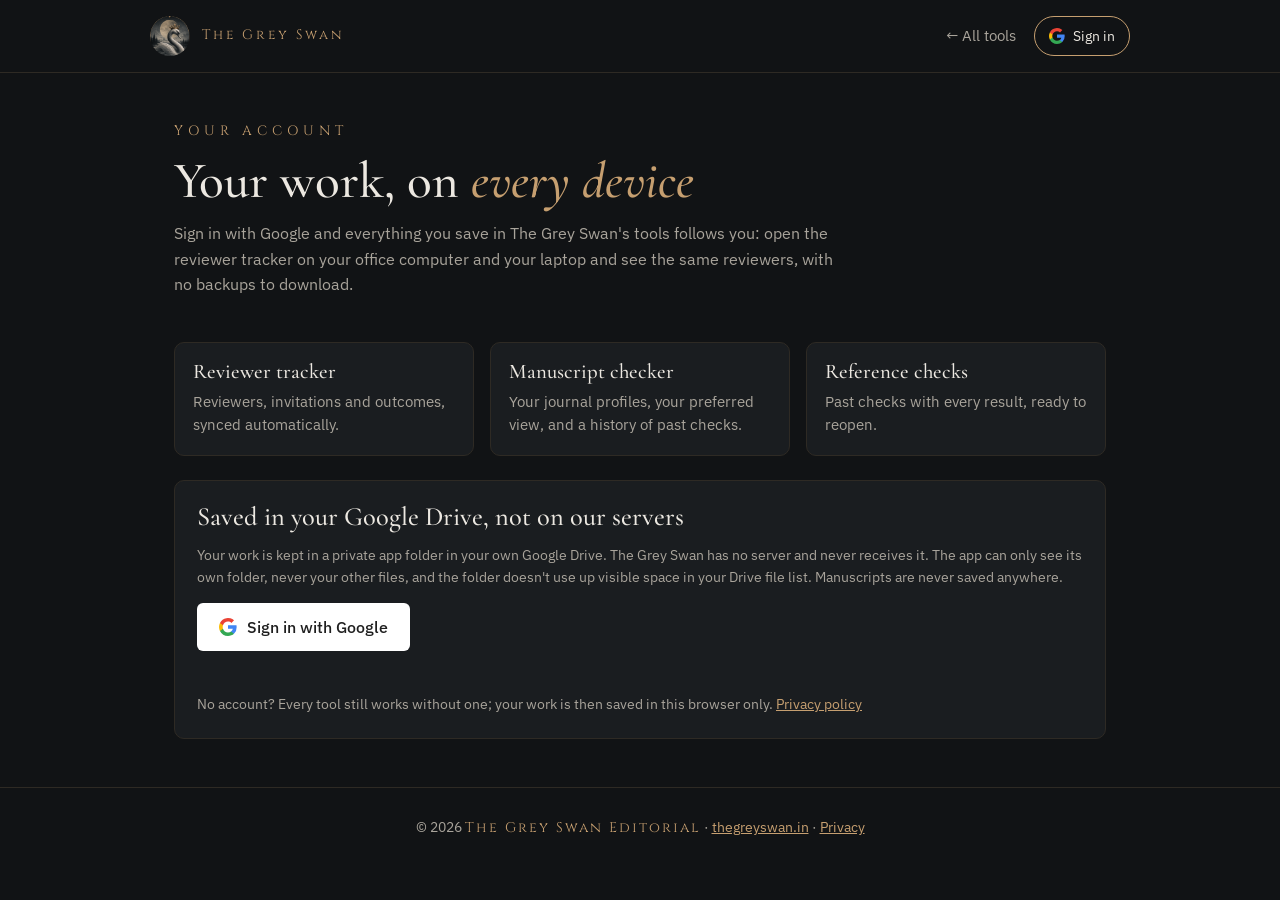
==== account/index.html @ b7923ebf "Add files via upload" ====
<!doctype html>
<html lang="en">
<head>
<meta charset="utf-8">
<meta name="viewport" content="width=device-width, initial-scale=1">
<title>My account | The Grey Swan Editorial</title>
<meta name="description" content="Sign in with Google to keep your reviewer tracker, checker settings and reference checks on every device. Saved in your own Google Drive, never on our servers.">
<meta name="robots" content="noindex">
<link rel="icon" type="image/png" href="../assets/favicon.png">
<meta name="theme-color" content="#111315">
<link rel="preconnect" href="https://fonts.googleapis.com">
<link rel="preconnect" href="https://fonts.gstatic.com" crossorigin>
<link href="https://fonts.googleapis.com/css2?family=Cinzel:wght@400;500&family=Cormorant+Garamond:ital,wght@0,500;0,600;1,500&family=IBM+Plex+Sans:wght@400;500&display=swap" rel="stylesheet">
<link rel="stylesheet" href="../assets/account.css">
<style>
  :root {
    color-scheme: dark;
    --bg: #111315; --card: #1A1D20; --field: #15181A; --line: #2E2A24;
    --ink: #ECE8E1; --muted: #A9A49B; --gold: #C69F70; --gold-bright: #E2B885;
    --green: #8FC79A; --amber: #E0B86A; --red: #E8907F;
    --serif: 'Cormorant Garamond', Georgia, serif; --caps: 'Cinzel', Georgia, serif; --sans: 'IBM Plex Sans', system-ui, sans-serif;
  }
  * { box-sizing: border-box; }
  [hidden] { display: none !important; }
  body { margin: 0; background: var(--bg); color: var(--ink); font: 16px/1.6 var(--sans); -webkit-font-smoothing: antialiased; }
  a { color: var(--gold); }
  .wrap { max-width: 980px; margin: 0 auto; padding: 0 24px; }
  header { border-bottom: 1px solid var(--line); }
  .nav { display: flex; align-items: center; justify-content: space-between; gap: 16px; padding: 16px 0; }
  .brand { display: flex; align-items: center; gap: 12px; text-decoration: none; }
  .brand img { width: 40px; height: 40px; border-radius: 50%; }
  .brand span { font-family: var(--caps); letter-spacing: 3px; font-size: 0.85rem; color: var(--gold); }
  .nav-right { display: flex; align-items: center; gap: 18px; }
  .nav-right > a { color: var(--muted); text-decoration: none; font-size: 0.92rem; }
  .intro { padding: 48px 0 20px; }
  .eyebrow { font-family: var(--caps); color: var(--gold); letter-spacing: 5px; font-size: 0.85rem; text-transform: uppercase; }
  h1, h2, h3 { font-family: var(--serif); font-weight: 500; line-height: 1.1; margin: 0; }
  h1 { font-size: clamp(2.3rem, 5vw, 3.2rem); margin: 10px 0 12px; }
  h1 em { color: var(--gold); }
  h2 { font-size: 1.65rem; margin-bottom: 12px; }
  .lead { color: var(--muted); max-width: 680px; margin: 0; }
  .card { background: var(--card); border: 1px solid var(--line); border-radius: 10px; padding: 22px; margin-bottom: 20px; }
  .cols { display: grid; grid-template-columns: 1fr 1fr; gap: 20px; }
  label { display: block; font-size: 0.85rem; color: var(--muted); margin: 0 0 4px; }
  input, select { width: 100%; background: var(--field); border: 1px solid var(--line); border-radius: 6px; color: var(--ink);
                  font: 0.95rem var(--sans); padding: 9px 11px; }
  input:focus, select:focus { outline: none; border-color: var(--gold); }
  .field { margin-bottom: 14px; }
  .row { display: grid; grid-template-columns: 1fr 1fr; gap: 14px; }
  .actions { display: flex; gap: 10px; flex-wrap: wrap; margin-top: 6px; }
  .msg { color: var(--green); font-size: 0.9rem; min-height: 1.4em; margin-top: 8px; }
  .hint { color: var(--muted); font-size: 0.88rem; margin: 0 0 14px; }
  .who { display: flex; align-items: center; gap: 16px; margin-bottom: 18px; }
  .who img, .who .initial { width: 64px; height: 64px; border-radius: 50%; object-fit: cover; }
  .who .initial { display: grid; place-items: center; background: var(--gold); color: #15130F; font-size: 1.6rem; }
  .who b { display: block; font-family: var(--serif); font-size: 1.6rem; font-weight: 500; }
  .who span { color: var(--muted); font-size: 0.9rem; }
  .sync-line { font-size: 0.88rem; color: var(--muted); }
  .sync-line.ok { color: var(--green); } .sync-line.warn { color: var(--red); }
  table { width: 100%; border-collapse: collapse; font-size: 0.92rem; }
  th, td { text-align: left; padding: 9px 8px; border-bottom: 1px solid var(--line); vertical-align: top; }
  th { color: var(--muted); font-weight: 500; }
  td.n { color: var(--gold); white-space: nowrap; }
  .empty { color: var(--muted); font-style: italic; }
  .list { list-style: none; padding: 0; margin: 0; }
  .list li { display: flex; justify-content: space-between; gap: 12px; align-items: baseline; padding: 9px 0; border-top: 1px solid var(--line); font-size: 0.92rem; }
  .list li:first-child { border-top: 0; }
  .list .meta { color: var(--muted); font-size: 0.84rem; white-space: nowrap; }
  .verdict-ready { color: var(--green); } .verdict-revise { color: var(--amber); }
  .link-button { background: none; border: 0; color: var(--gold); cursor: pointer; font: inherit; padding: 0; text-decoration: underline; }
  .features { display: grid; grid-template-columns: repeat(3, 1fr); gap: 16px; margin: 24px 0; }
  .features div { background: var(--card); border: 1px solid var(--line); border-radius: 10px; padding: 18px; }
  .features h3 { font-size: 1.3rem; margin-bottom: 6px; }
  .features p { color: var(--muted); font-size: 0.92rem; margin: 0; }
  .big-signin { display: inline-flex; align-items: center; gap: 10px; background: #fff; color: #1f1f1f; border: 0; border-radius: 6px;
                padding: 12px 22px; font: 500 1rem var(--sans); cursor: pointer; min-height: 48px; }
  .big-signin:hover { background: #f1f1f1; }
  .danger-zone { border-color: rgba(232, 144, 127, 0.4); }
  footer { border-top: 1px solid var(--line); padding: 28px 0; margin-top: 48px; color: var(--muted); font-size: 0.88rem; text-align: center; }
  footer .name { font-family: var(--caps); color: var(--gold); letter-spacing: 2px; }
  @media (max-width: 760px) { .cols, .row, .features { grid-template-columns: 1fr; } .nav-right > a { display: none; } }
</style>
</head>
<body>

<header>
  <div class="wrap nav">
    <a class="brand" href="../" aria-label="The Grey Swan Editorial, home">
      <img src="../assets/grey_swan_icon.png" alt="" width="40" height="40">
      <span>The Grey Swan</span>
    </a>
    <div class="nav-right"><a href="../">← All tools</a><div id="gs-account"></div></div>
  </div>
</header>

<main class="wrap">
  <!-- Signed out -->
  <section id="signed-out" hidden>
    <div class="intro">
      <div class="eyebrow">Your account</div>
      <h1>Your work, on <em>every device</em></h1>
      <p class="lead">Sign in with Google and everything you save in The Grey Swan's tools follows you: open the reviewer
        tracker on your office computer and your laptop and see the same reviewers, with no backups to download.</p>
    </div>
    <div class="features">
      <div><h3>Reviewer tracker</h3><p>Reviewers, invitations and outcomes, synced automatically.</p></div>
      <div><h3>Manuscript checker</h3><p>Your journal profiles, your preferred view, and a history of past checks.</p></div>
      <div><h3>Reference checks</h3><p>Past checks with every result, ready to reopen.</p></div>
    </div>
    <div class="card">
      <h2>Saved in your Google Drive, not on our servers</h2>
      <p class="hint">Your work is kept in a private app folder in your own Google Drive. The Grey Swan has no server and
        never receives it. The app can only see its own folder, never your other files, and the folder doesn't
        use up visible space in your Drive file list. Manuscripts are never saved anywhere.</p>
      <button type="button" class="big-signin" data-gs="signin">
        <svg viewBox="0 0 18 18" width="18" height="18" aria-hidden="true"><path fill="#4285F4" d="M17.64 9.2c0-.64-.06-1.25-.16-1.84H9v3.48h4.84a4.14 4.14 0 0 1-1.8 2.72v2.26h2.92a8.78 8.78 0 0 0 2.68-6.62z"/><path fill="#34A853" d="M9 18c2.43 0 4.47-.8 5.96-2.18l-2.92-2.26c-.8.54-1.84.86-3.04.86-2.34 0-4.33-1.58-5.04-3.7H.96v2.33A9 9 0 0 0 9 18z"/><path fill="#FBBC05" d="M3.96 10.72A5.4 5.4 0 0 1 3.68 9c0-.6.1-1.18.28-1.72V4.95H.96A9 9 0 0 0 0 9c0 1.45.35 2.83.96 4.05l3-2.33z"/><path fill="#EA4335" d="M9 3.58c1.32 0 2.5.45 3.44 1.35l2.58-2.58A9 9 0 0 0 .96 4.95l3 2.33C4.67 5.16 6.66 3.58 9 3.58z"/></svg>
        Sign in with Google</button>
      <p class="msg" id="signin-msg" role="status" style="color:var(--red)"></p>
      <p class="hint" style="margin:10px 0 0">No account? Every tool still works without one; your work is then saved in
        this browser only. <a href="../privacy/">Privacy policy</a></p>
    </div>
  </section>

  <!-- Signed in -->
  <section id="signed-in" hidden>
    <div class="intro">
      <div class="eyebrow">Your account</div>
      <h1>My <em>account</em></h1>
    </div>

    <div class="card">
      <div class="who" id="who"></div>
      <p class="sync-line" id="sync-line"></p>
      <div class="actions"><button type="button" class="gs-btn" id="sync-now">Sync now</button></div>
    </div>

    <div class="cols">
      <div class="card">
        <h2>Your details</h2>
        <p class="hint">Used to set the tools up your way. Only you can see them.</p>
        <form id="details">
          <div class="field"><label for="d-name">Name to show</label><input id="d-name" autocomplete="name"></div>
          <div class="row">
            <div class="field"><label for="d-role">I mostly work as</label>
              <select id="d-role">
                <option value="">Choose…</option>
                <option value="author">Author</option>
                <option value="editor">Journal editor</option>
                <option value="office">Editorial office / peer review staff</option>
                <option value="reviewer">Reviewer</option>
                <option value="service">Editing or screening service</option>
                <option value="other">Other</option>
              </select></div>
            <div class="field"><label for="d-view">Checker report view</label>
              <select id="d-view"><option value="">Decide by role</option><option value="author">Author view</option><option value="editor">Editor view</option></select></div>
          </div>
          <div class="field"><label for="d-aff">Journal, publisher or institution</label><input id="d-aff" autocomplete="organization"></div>
          <div class="field"><label for="d-profile">Default journal profile in the checker</label>
            <select id="d-profile"><option value="">Generic (any journal)</option></select></div>
          <div class="actions"><button type="submit" class="gs-btn gs-btn-gold">Save details</button></div>
          <p class="msg" id="details-msg" role="status"></p>
        </form>
      </div>

      <div class="card">
        <h2>Your saved work</h2>
        <table><tbody id="summary"></tbody></table>
        <h3 style="font-size:1.3rem;margin:22px 0 6px">My journal profiles</h3>
        <p class="hint">Saved from the checker with “Save to my profiles”.</p>
        <ul class="list" id="my-profiles"></ul>
      </div>
    </div>

    <div class="cols">
      <div class="card">
        <h2>Recent manuscript checks</h2>
        <ul class="list" id="checker-history"></ul>
      </div>
      <div class="card">
        <h2>Recent reference checks</h2>
        <ul class="list" id="refs-history"></ul>
      </div>
    </div>

    <div class="card danger-zone">
      <h2>Your data</h2>
      <p class="hint">Download everything as one file, or delete it all: from your Google Drive and from this browser. You
        can also remove The Grey Swan's access at any time in your
        <a href="https://myaccount.google.com/connections" target="_blank" rel="noopener">Google Account</a>.
        <a href="../privacy/">Privacy policy</a></p>
      <div class="actions">
        <button type="button" class="gs-btn" id="export">Download all my data</button>
        <button type="button" class="gs-btn gs-btn-danger" id="delete">Delete all my data</button>
        <button type="button" class="gs-btn" id="signout">Sign out</button>
      </div>
      <p class="msg" id="data-msg" role="status"></p>
    </div>
  </section>
</main>

<footer>
  <div class="wrap">© 2026 <span class="name">The Grey Swan Editorial</span> · <a href="../">thegreyswan.in</a> · <a href="../privacy/">Privacy</a></div>
</footer>

<script src="../assets/account.js"></script>
<script>
(function () {
  const A = window.GSAccount;
  const $ = (id) => document.getElementById(id);
  const esc = (t) => String(t ?? "").replace(/[&<>"']/g, (c) => ({ "&": "&amp;", "<": "&lt;", ">": "&gt;", '"': "&quot;", "'": "&#39;" }[c]));
  const when = (iso) => iso ? new Date(iso).toLocaleString("en-GB", { day: "numeric", month: "short", year: "numeric", hour: "2-digit", minute: "2-digit" }) : "";
  const plural = (n, word) => `${n} ${word}${n === 1 ? "" : "s"}`;

  // Journal profiles for the "default profile" choice
  fetch("../checker/options.json").then((r) => r.ok ? r.json() : null).then((o) => {
    if (!o) return;
    const sel = $("d-profile"), keep = sel.value;
    sel.innerHTML = o.profiles.map((p) => `<option value="${esc(p.id)}">${esc(p.name)}</option>`).join("");
    renderMyProfilesOptions();
    sel.value = keep || A.get("profile").defaultProfile || "generic";
  }).catch(() => {});

  function renderMyProfilesOptions() {
    const sel = $("d-profile");
    sel.querySelectorAll("[data-mine]").forEach((o) => o.remove());
    for (const p of A.get("checker").profiles || []) {
      const o = document.createElement("option");
      o.value = "my:" + p.id; o.textContent = "My profile: " + p.name; o.dataset.mine = "1";
      sel.appendChild(o);
    }
    const want = A.get("profile").defaultProfile;
    if (want) sel.value = want;
  }

  function render(state) {
    $("signed-out").hidden = state.signedIn;
    $("signed-in").hidden = !state.signedIn;
    if (!state.signedIn) { $("signin-msg").textContent = state.message || ""; return; }
    const u = state.user, prof = A.get("profile");
    $("who").innerHTML = (u.picture ? `<img src="${esc(u.picture)}" alt="" referrerpolicy="no-referrer">`
      : `<span class="initial">${esc((prof.displayName || u.name).slice(0, 1))}</span>`) +
      `<div><b>${esc(prof.displayName || u.name)}</b><span>${esc(u.email)} · signed in with Google</span></div>`;
    const line = $("sync-line");
    line.className = "sync-line " + ({ synced: "ok", reconnect: "warn", error: "warn", offline: "warn" }[state.status] || "");
    line.textContent = state.status === "synced" ? `Everything is saved to your Google Drive. Last synced ${when(state.lastSync)}.`
      : state.status === "syncing" || state.status === "pending" ? "Syncing…"
      : state.message || "";
    $("sync-now").textContent = state.status === "reconnect" ? "Reconnect" : "Sync now";
    $("sync-now").dataset.gs = state.status === "reconnect" ? "signin" : "";
    renderData();
  }

  function renderData() {
    const prof = A.get("profile"), tracker = A.get("tracker"), checker = A.get("checker"), refs = A.get("references");
    if (document.activeElement === document.body || !$("details").contains(document.activeElement)) {
      $("d-name").value = prof.displayName || "";
      $("d-role").value = prof.role || "";
      $("d-aff").value = prof.affiliation || "";
      $("d-view").value = prof.view || "";
      if (prof.defaultProfile) $("d-profile").value = prof.defaultProfile;
    }
    const rv = (tracker.reviewers || []).length, inv = (tracker.invites || []).length;
    const ch = (checker.history || []).length, mp = (checker.profiles || []).length, rh = (refs.history || []).length;
    $("summary").innerHTML = `
      <tr><th>Reviewer tracker</th><td class="n">${plural(rv, "reviewer")}, ${plural(inv, "invitation")}</td><td><a href="../tracker/">Open</a></td></tr>
      <tr><th>Manuscript checker</th><td class="n">${plural(mp, "saved profile")}, ${plural(ch, "past check")}</td><td><a href="../checker/">Open</a></td></tr>
      <tr><th>Reference checks</th><td class="n">${plural(rh, "past check")}</td><td><a href="../references/">Open</a></td></tr>`;

    const mine = checker.profiles || [];
    $("my-profiles").innerHTML = mine.length ? mine.map((p) => `<li><span>${esc(p.name)}</span>
        <span class="meta">${when(p.saved)} · <button type="button" class="link-button" data-del-profile="${esc(p.id)}">Delete</button></span></li>`).join("")
      : '<li class="empty">None yet.</li>';
    renderMyProfilesOptions();

    const hist = (checker.history || []).slice(0, 12);
    $("checker-history").innerHTML = hist.length ? hist.map((h) => {
      const ready = (h.files || []).filter((f) => f.verdict === "Ready").length, n = (h.files || []).length;
      const names = (h.files || []).map((f) => f.name).join(", ");
      return `<li><span>${esc(names)}<br><span class="meta">${esc(h.profile || "")}</span></span>
        <span class="meta"><span class="${ready === n ? "verdict-ready" : "verdict-revise"}">${n === 1 ? (ready ? "Ready" : "Needs revision") : `${ready}/${n} ready`}</span><br>${when(h.date)}</span></li>`;
    }).join("") : '<li class="empty">No checks yet. They appear here after you use the checker while signed in.</li>';

    const rhist = (refs.history || []).slice(0, 12);
    $("refs-history").innerHTML = rhist.length ? rhist.map((h) => `<li><span><a href="../references/#check-${esc(h.id)}">${esc(h.source || "Pasted references")}</a><br>
        <span class="meta">${plural(h.total || 0, "reference")}${h.counts && h.counts.must ? ` · <span style="color:var(--red)">${h.counts.must} retracted</span>` : ""}${h.counts && h.counts.should ? ` · ${h.counts.should} to fix` : ""}</span></span>
        <span class="meta">${when(h.date)}</span></li>`).join("")
      : '<li class="empty">No reference checks yet.</li>';
  }

  $("details").addEventListener("submit", (e) => {
    e.preventDefault();
    const prof = A.get("profile");
    Object.assign(prof, { displayName: $("d-name").value.trim(), role: $("d-role").value, affiliation: $("d-aff").value.trim(),
                          view: $("d-view").value, defaultProfile: $("d-profile").value });
    A.set("profile", prof);
    $("details-msg").textContent = "Saved.";
    setTimeout(() => ($("details-msg").textContent = ""), 2500);
  });

  document.addEventListener("click", async (e) => {
    const del = e.target.closest("[data-del-profile]");
    if (del) {
      const c = A.get("checker");
      c.profiles = (c.profiles || []).filter((p) => p.id !== del.dataset.delProfile);
      A.set("checker", c);
      renderData();
    }
  });
  $("sync-now").addEventListener("click", () => { if (!$("sync-now").dataset.gs) A.syncNow(); });
  $("signout").addEventListener("click", () => A.signOut());
  $("export").addEventListener("click", () => {
    const blob = new Blob([JSON.stringify(A.exportAll(), null, 2)], { type: "application/json" });
    const a = Object.assign(document.createElement("a"), { href: URL.createObjectURL(blob), download: `greyswan-data-${new Date().toISOString().slice(0, 10)}.json` });
    document.body.appendChild(a); a.click(); a.remove();
  });
  $("delete").addEventListener("click", async () => {
    const ok = await A.ask("Delete all your data?",
      "This deletes your reviewer tracker, saved profiles, check history and details from your Google Drive and from this browser. It can't be undone. Download a copy first if you might need it.",
      [["delete", "Delete everything"], ["cancel", "Cancel"]]);
    if (ok !== "delete") return;
    try { await A.deleteEverything(); $("data-msg").textContent = "All your data has been deleted."; renderData(); }
    catch (err) { $("data-msg").style.color = "var(--red)"; $("data-msg").textContent = err.message; }
  });

  A.onChange(render);
  ["profile", "tracker", "checker", "references"].forEach((s) => A.onRemote(s, renderData));
})();
</script>
</body>
</html>
---- assets/account.css ----
/* The Grey Swan: the account button, its menu and dialogs (used on every page) */
#gs-account { position: relative; flex: none; font-family: 'IBM Plex Sans', system-ui, sans-serif; font-size: 0.9rem; z-index: 50; }
#gs-account button { font: inherit; cursor: pointer; }

.gs-signin { display: inline-flex; align-items: center; gap: 8px; background: transparent; color: #ECE8E1;
             border: 1px solid #C69F70; border-radius: 999px; padding: 7px 14px; min-height: 38px; }
.gs-signin:hover { background: rgba(198, 159, 112, 0.12); }

.gs-chip { display: inline-flex; align-items: center; gap: 9px; background: #1A1D20; color: #ECE8E1;
           border: 1px solid #2E2A24; border-radius: 999px; padding: 4px 12px 4px 4px; min-height: 38px; }
.gs-chip:hover, .gs-chip[aria-expanded="true"] { border-color: #C69F70; }
.gs-chip img, .gs-initial { width: 30px; height: 30px; border-radius: 50%; object-fit: cover; flex: none; }
.gs-initial { display: grid; place-items: center; background: #C69F70; color: #15130F; font-weight: 500; }
.gs-name { max-width: 120px; overflow: hidden; text-overflow: ellipsis; white-space: nowrap; }
.gs-dot { width: 8px; height: 8px; border-radius: 50%; background: #8C8880; flex: none; }
.gs-dot.ok { background: #8FC79A; }
.gs-dot.busy { background: #E0B86A; animation: gs-pulse 1s ease-in-out infinite alternate; }
.gs-dot.warn { background: #E8907F; }
@keyframes gs-pulse { from { opacity: 0.35; } to { opacity: 1; } }

.gs-menu { position: absolute; right: 0; top: calc(100% + 8px); width: 280px; background: #1A1D20;
           border: 1px solid #2E2A24; border-radius: 10px; padding: 8px; box-shadow: 0 14px 40px rgba(0, 0, 0, 0.55); text-align: left; }
.gs-menu[hidden] { display: none; }
.gs-menu-head { padding: 8px 10px 10px; border-bottom: 1px solid #2E2A24; }
.gs-menu-head b { display: block; color: #ECE8E1; font-weight: 500; }
.gs-menu-head span { color: #A9A49B; font-size: 0.84rem; word-break: break-all; }
.gs-menu-status { padding: 9px 10px; color: #A9A49B; font-size: 0.82rem; }
.gs-menu-status.ok { color: #8FC79A; }
.gs-menu-status.warn { color: #E8907F; }
.gs-menu-status small { display: block; color: #A9A49B; margin-top: 3px; }
.gs-menu-item { display: block; width: 100%; text-align: left; background: none; border: 0; color: #ECE8E1;
                padding: 9px 10px; border-radius: 6px; text-decoration: none; font-size: 0.9rem; }
.gs-menu-item:hover { background: #202428; color: #ECE8E1; }
.gs-menu .gs-btn { width: calc(100% - 4px); margin: 2px 2px 6px; }

.gs-btn { background: transparent; color: #C69F70; border: 1px solid #C69F70; border-radius: 6px; padding: 10px 16px;
          font: 500 0.92rem 'IBM Plex Sans', system-ui, sans-serif; cursor: pointer; min-height: 42px; }
.gs-btn:hover { background: rgba(198, 159, 112, 0.1); }
.gs-btn-gold { background: #C69F70; color: #15130F; }
.gs-btn-gold:hover { background: #E2B885; }
.gs-btn-danger { color: #E8907F; border-color: #E8907F; }
.gs-btn-danger:hover { background: rgba(232, 144, 127, 0.1); }

.gs-modal { position: fixed; inset: 0; z-index: 1000; display: grid; place-items: center; padding: 20px;
            background: rgba(5, 6, 7, 0.72); font-family: 'IBM Plex Sans', system-ui, sans-serif; }
.gs-modal-box { max-width: 460px; width: 100%; background: #1A1D20; border: 1px solid #2E2A24; border-radius: 12px; padding: 24px; color: #ECE8E1; }
.gs-modal-box h3 { font: 500 1.5rem 'Cormorant Garamond', Georgia, serif; margin: 0 0 8px; }
.gs-modal-box p { color: #A9A49B; margin: 0 0 20px; line-height: 1.55; }
.gs-modal-buttons { display: flex; flex-wrap: wrap; gap: 10px; }

/* "Saved to your account" notes inside the tools */
.gs-history { margin-top: 18px; }
.gs-history h3 { font: 500 1.25rem 'Cormorant Garamond', Georgia, serif; margin: 0 0 8px; color: #ECE8E1; }
.gs-history ul { list-style: none; margin: 0; padding: 0; }
.gs-history li { display: flex; justify-content: space-between; gap: 10px; padding: 8px 0; border-top: 1px solid #2E2A24; font-size: 0.86rem; }
.gs-history li button { background: none; border: 0; color: #C69F70; cursor: pointer; padding: 0; font: inherit; text-align: left; }
.gs-history .when { color: #A9A49B; white-space: nowrap; }

@media (max-width: 520px) {
  .gs-name { display: none; }
  .gs-chip { padding-right: 8px; }
  .gs-menu { width: min(280px, calc(100vw - 32px)); }
}
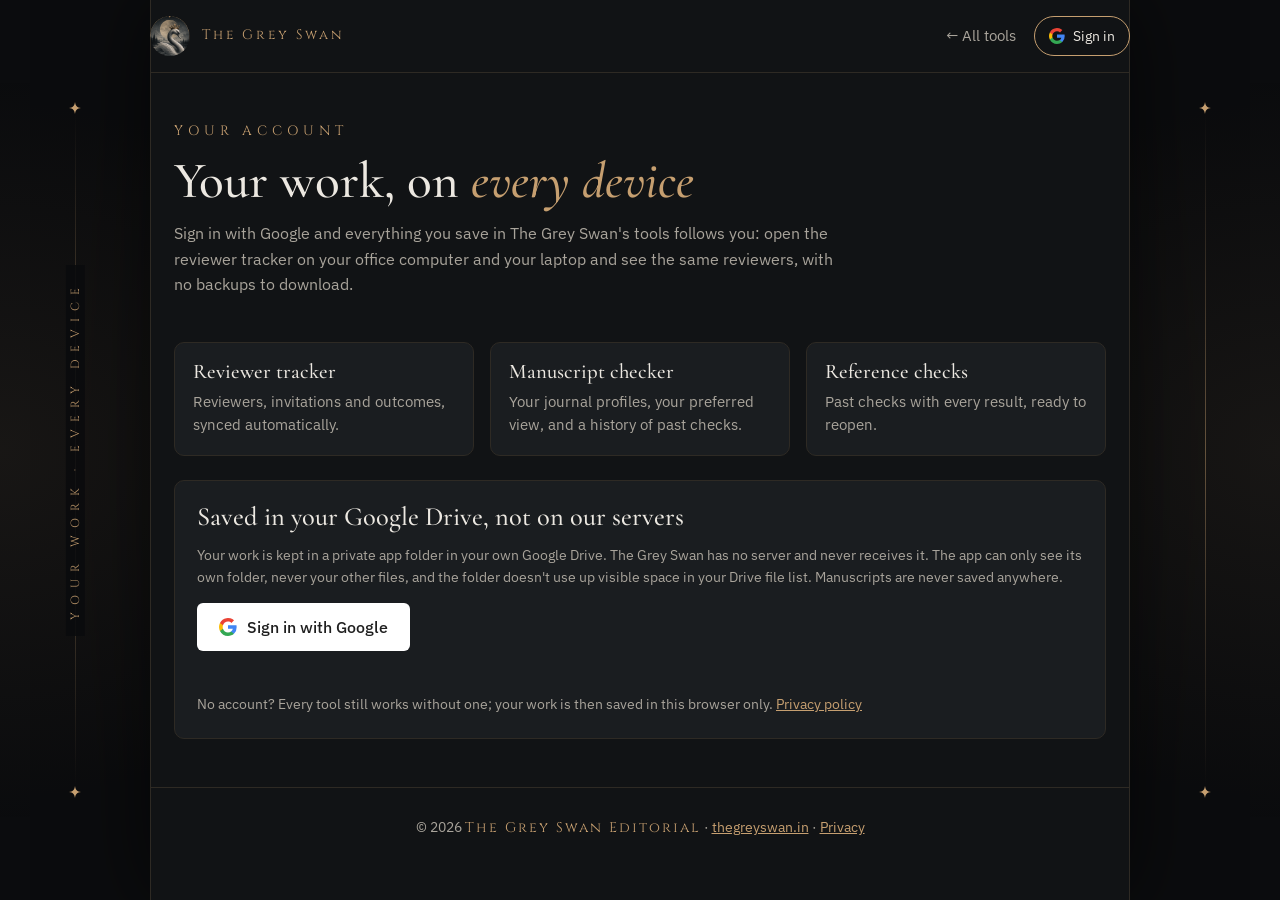
==== commit 1e6d3a98: "Add files via upload" ====
--- a/account/index.html
+++ b/account/index.html
@@ -12,6 +12,7 @@
 <link rel="preconnect" href="https://fonts.gstatic.com" crossorigin>
 <link href="https://fonts.googleapis.com/css2?family=Cinzel:wght@400;500&family=Cormorant+Garamond:ital,wght@0,500;0,600;1,500&family=IBM+Plex+Sans:wght@400;500&display=swap" rel="stylesheet">
 <link rel="stylesheet" href="../assets/account.css">
+<link rel="stylesheet" href="../assets/scroll.css">
 <style>
   :root {
     color-scheme: dark;
@@ -202,6 +203,10 @@
   <div class="wrap">© 2026 <span class="name">The Grey Swan Editorial</span> · <a href="../">thegreyswan.in</a> · <a href="../privacy/">Privacy</a></div>
 </footer>
 
+<script>
+window.GS_SCROLL = { width: 980, title: "Your work · Every device", motif: "", nav: [], reveal: ".card, footer" };
+</script>
+<script src="../assets/scroll.js"></script>
 <script src="../assets/account.js"></script>
 <script>
 (function () {
--- a/assets/scroll.css
+++ b/assets/scroll.css
@@ -0,0 +1,87 @@
+/* The Grey Swan: still side rails with the page scrolling between them (every page except the homepage,
+   which has its own). Each page sets its look in a small GS_SCROLL block; see assets/scroll.js. */
+
+/* The darker surround and the centre "sheet" the page sits on */
+html.gs-rails { background: #0B0C0E; }
+html.gs-rails body { background: transparent; }
+.gs-sheet { position: fixed; top: 0; bottom: 0; left: 50%; width: var(--gs-width, 1180px); transform: translateX(-50%);
+            background: #111315; border-left: 1px solid #2E2A24; border-right: 1px solid #2E2A24;
+            box-shadow: 0 0 80px rgba(0, 0, 0, 0.6); z-index: -1; pointer-events: none; display: none; }
+.gs-glow { position: fixed; inset: 0; z-index: -2; pointer-events: none; display: none;
+           background: radial-gradient(ellipse 50% 60% at 0% 50%, rgba(198, 159, 112, 0.07), transparent 70%),
+                       radial-gradient(ellipse 50% 60% at 100% 50%, rgba(198, 159, 112, 0.07), transparent 70%); }
+html.gs-rails .gs-sheet, html.gs-rails .gs-glow { display: block; }
+/* Full-width header and footer lines stop at the sheet's edges */
+html.gs-rails body > header, html.gs-rails body > footer { max-width: var(--gs-width, 1180px); margin-left: auto; margin-right: auto; }
+
+.gs-rail { position: fixed; top: 0; bottom: 0; width: calc((100vw - var(--gs-width, 1180px)) / 2); z-index: 5;
+           display: none; align-items: center; justify-content: center; pointer-events: none;
+           font-family: 'IBM Plex Sans', system-ui, sans-serif; }
+html.gs-rails .gs-rail { display: flex; }
+.gs-rail-left { left: 0; }
+.gs-rail-right { right: 0; }
+.gs-line { position: absolute; top: 12vh; bottom: 12vh; left: 50%; width: 1px;
+           background: linear-gradient(to bottom, transparent, rgba(198, 159, 112, 0.45), transparent); }
+.gs-progress { position: absolute; left: 50%; top: 12vh; width: 1px; height: 0; background: #E2B885; }
+.gs-mark { position: absolute; width: 12px; height: 12px; left: calc(50% - 6px); fill: #C69F70; }
+.gs-mark.top { top: calc(12vh - 6px); } .gs-mark.bottom { bottom: calc(12vh - 6px); }
+
+/* Left rail: the drifting motif behind the vertical title */
+.gs-motif { position: absolute; top: 12vh; bottom: 12vh; left: 0; right: 0; overflow: hidden;
+            -webkit-mask-image: linear-gradient(to bottom, transparent, #000 18%, #000 82%, transparent);
+            mask-image: linear-gradient(to bottom, transparent, #000 18%, #000 82%, transparent); }
+.gs-motif-track { position: absolute; left: 0; right: 0; top: 0; will-change: transform; }
+.gs-motif-item { position: absolute; left: 0; right: 0; text-align: center; color: rgba(198, 159, 112, 0.42);
+                 font-size: 0.7rem; letter-spacing: 1px; white-space: nowrap; transition: color .4s; }
+.gs-motif-item.near { color: #E2B885; }
+.gs-title { position: relative; writing-mode: vertical-rl; transform: rotate(180deg);
+            font-family: 'Cinzel', Georgia, serif; color: #C69F70; letter-spacing: 7px; font-size: 0.74rem;
+            text-transform: uppercase; background: #0B0C0E; padding: 16px 0; opacity: 0.9; }
+
+/* Motif styles per tool */
+.gs-motif.lines .gs-motif-item { text-align: right; padding-right: calc(50% + 12px); font-variant-numeric: tabular-nums; }
+.gs-motif.lines::after { content: ""; position: absolute; top: 0; bottom: 0; left: calc(50% + 6px); width: 1px;
+                         background: rgba(232, 144, 127, 0.28); }       /* the red margin rule of a manuscript */
+.gs-motif.cites .gs-motif-item { font-family: 'Cormorant Garamond', Georgia, serif; font-size: 0.95rem; }
+.gs-motif.cites .gs-motif-item:nth-child(odd) { text-align: right; padding-right: calc(50% + 16px); }
+.gs-motif.cites .gs-motif-item:nth-child(even) { text-align: left; padding-left: calc(50% + 16px); }
+.gs-motif.dates .gs-motif-item { text-align: left; padding-left: calc(50% + 12px); font-size: 0.66rem; text-transform: uppercase; }
+.gs-motif.dates .gs-motif-item::before { content: ""; position: absolute; left: calc(50% - 3px); top: 50%; width: 5px; height: 5px;
+                                         margin-top: -2.5px; border-radius: 50%; background: rgba(198, 159, 112, 0.6); }
+.gs-motif.dates .gs-motif-item.today { color: #E2B885; }
+.gs-motif.dates .gs-motif-item.today::before { background: #E2B885; box-shadow: 0 0 10px rgba(226, 184, 133, 0.8); }
+
+/* Right rail: section diamonds */
+.gs-nav { position: relative; list-style: none; margin: 0; padding: 0; display: flex; flex-direction: column; gap: 22px; pointer-events: auto; }
+.gs-nav button { display: flex; align-items: center; justify-content: center; position: relative; width: 18px; height: 18px;
+                 background: none; border: 0; padding: 0; cursor: pointer; }
+.gs-nav button::before { content: ""; width: 7px; height: 7px; transform: rotate(45deg); border: 1px solid #C69F70;
+                         background: #0B0C0E; transition: all .3s; }
+.gs-nav button.active::before { background: #E2B885; box-shadow: 0 0 12px rgba(226, 184, 133, 0.7); width: 10px; height: 10px; }
+.gs-nav span { position: absolute; right: 26px; white-space: nowrap; font-size: 0.78rem; color: #A9A49B;
+               opacity: 0; transform: translateX(6px); transition: all .25s; pointer-events: none; }
+.gs-nav button:hover span, .gs-nav button:focus-visible span, .gs-nav button.active span { opacity: 1; transform: none; }
+.gs-nav button.active span { color: #C69F70; }
+
+/* Right rail: the live readout at the bottom (verdicts, references checked, reviewer counts) */
+.gs-readout { position: absolute; bottom: calc(12vh + 22px); left: 0; right: 0; display: flex; flex-direction: column;
+              align-items: center; gap: 6px; text-align: center; pointer-events: none; }
+.gs-readout[hidden] { display: none; }
+.gs-readout b { font: 500 1.7rem/1 'Cormorant Garamond', Georgia, serif; color: #C69F70; display: block; }
+.gs-readout small { color: #A9A49B; font-size: 0.66rem; letter-spacing: 1px; text-transform: uppercase; line-height: 1.3; display: block; max-width: 80px; }
+.gs-pips { display: flex; flex-direction: column; gap: 3px; align-items: center; }
+.gs-pip { width: 6px; height: 6px; border-radius: 50%; }
+.gs-pip.must { background: #E8907F; } .gs-pip.should { background: #E0B86A; } .gs-pip.advisory { background: #8FB3D9; }
+.gs-pip.ok { background: #8FC79A; } .gs-pip.info { background: #8C8880; }
+.gs-meter { width: 3px; height: 90px; background: #2E2A24; border-radius: 2px; position: relative; overflow: hidden; }
+.gs-meter i { position: absolute; left: 0; right: 0; bottom: 0; background: #E2B885; transition: height .4s ease; }
+
+/* Fade-up as things scroll into view */
+.gs-js .gs-reveal { opacity: 0; transform: translateY(24px); transition: opacity .7s ease, transform .7s ease; }
+.gs-js .gs-reveal.gs-in { opacity: 1; transform: none; }
+
+@media (prefers-reduced-motion: reduce) {
+  .gs-js .gs-reveal { opacity: 1; transform: none; transition: none; }
+  .gs-motif-track { transform: none !important; }
+  .gs-dot.busy { animation: none; }
+}
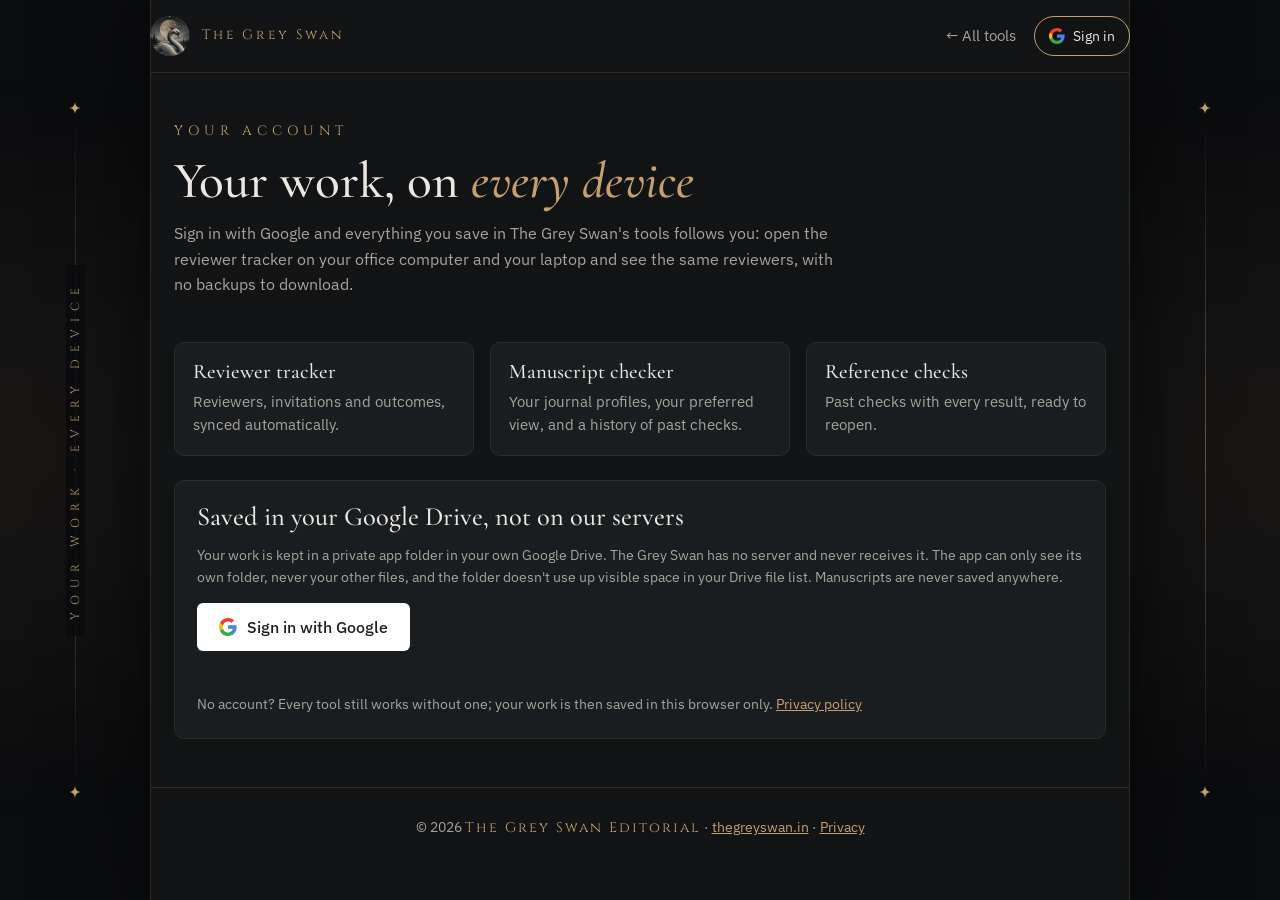
==== commit 4f7121bc: "Add files via upload" ====
--- a/account/index.html
+++ b/account/index.html
@@ -246,11 +246,11 @@
       : `<span class="initial">${esc((prof.displayName || u.name).slice(0, 1))}</span>`) +
       `<div><b>${esc(prof.displayName || u.name)}</b><span>${esc(u.email)} · signed in with Google</span></div>`;
     const line = $("sync-line");
-    line.className = "sync-line " + ({ synced: "ok", reconnect: "warn", error: "warn", offline: "warn" }[state.status] || "");
+    line.className = "sync-line " + ({ synced: "ok", error: "warn" }[state.status] || "");
     line.textContent = state.status === "synced" ? `Everything is saved to your Google Drive. Last synced ${when(state.lastSync)}.`
       : state.status === "syncing" || state.status === "pending" ? "Syncing…"
       : state.message || "";
-    $("sync-now").textContent = state.status === "reconnect" ? "Reconnect" : "Sync now";
+    $("sync-now").textContent = state.status === "reconnect" ? "Resume sync" : "Sync now";
     $("sync-now").dataset.gs = state.status === "reconnect" ? "signin" : "";
     renderData();
   }
--- a/assets/account.css
+++ b/assets/account.css
@@ -16,6 +16,7 @@
 .gs-dot.ok { background: #8FC79A; }
 .gs-dot.busy { background: #E0B86A; animation: gs-pulse 1s ease-in-out infinite alternate; }
 .gs-dot.warn { background: #E8907F; }
+.gs-dot.paused { background: #E0B86A; }
 @keyframes gs-pulse { from { opacity: 0.35; } to { opacity: 1; } }
 
 .gs-menu { position: absolute; right: 0; top: calc(100% + 8px); width: 280px; background: #1A1D20;
@@ -27,6 +28,7 @@
 .gs-menu-status { padding: 9px 10px; color: #A9A49B; font-size: 0.82rem; }
 .gs-menu-status.ok { color: #8FC79A; }
 .gs-menu-status.warn { color: #E8907F; }
+.gs-menu-status.paused { color: #E0B86A; }
 .gs-menu-status small { display: block; color: #A9A49B; margin-top: 3px; }
 .gs-menu-item { display: block; width: 100%; text-align: left; background: none; border: 0; color: #ECE8E1;
                 padding: 9px 10px; border-radius: 6px; text-decoration: none; font-size: 0.9rem; }
--- a/assets/scroll.css
+++ b/assets/scroll.css
@@ -45,6 +45,9 @@
 .gs-motif.cites .gs-motif-item { font-family: 'Cormorant Garamond', Georgia, serif; font-size: 0.95rem; }
 .gs-motif.cites .gs-motif-item:nth-child(odd) { text-align: right; padding-right: calc(50% + 16px); }
 .gs-motif.cites .gs-motif-item:nth-child(even) { text-align: left; padding-left: calc(50% + 16px); }
+.gs-motif.ids .gs-motif-item { font-variant-numeric: tabular-nums; font-size: 0.62rem; letter-spacing: 0.5px; }
+.gs-motif.ids .gs-motif-item:nth-child(odd) { text-align: right; padding-right: calc(50% + 14px); }
+.gs-motif.ids .gs-motif-item:nth-child(even) { text-align: left; padding-left: calc(50% + 14px); }
 .gs-motif.dates .gs-motif-item { text-align: left; padding-left: calc(50% + 12px); font-size: 0.66rem; text-transform: uppercase; }
 .gs-motif.dates .gs-motif-item::before { content: ""; position: absolute; left: calc(50% - 3px); top: 50%; width: 5px; height: 5px;
                                          margin-top: -2.5px; border-radius: 50%; background: rgba(198, 159, 112, 0.6); }
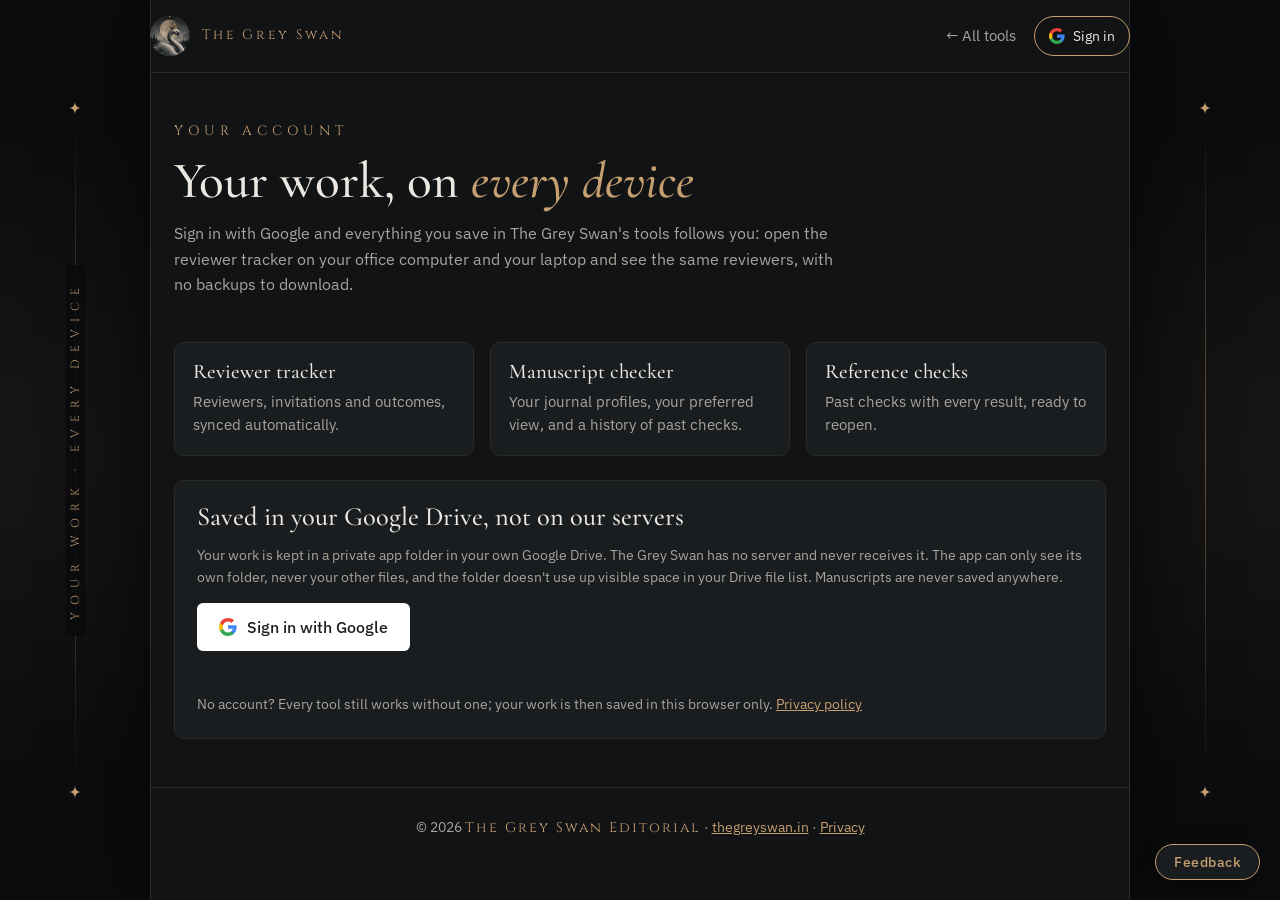
==== commit ce5d8295: "Add files via upload" ====
--- a/account/index.html
+++ b/account/index.html
@@ -208,6 +208,7 @@
 </script>
 <script src="../assets/scroll.js"></script>
 <script src="../assets/account.js"></script>
+<script src="../assets/feedback.js"></script>
 <script>
 (function () {
   const A = window.GSAccount;
